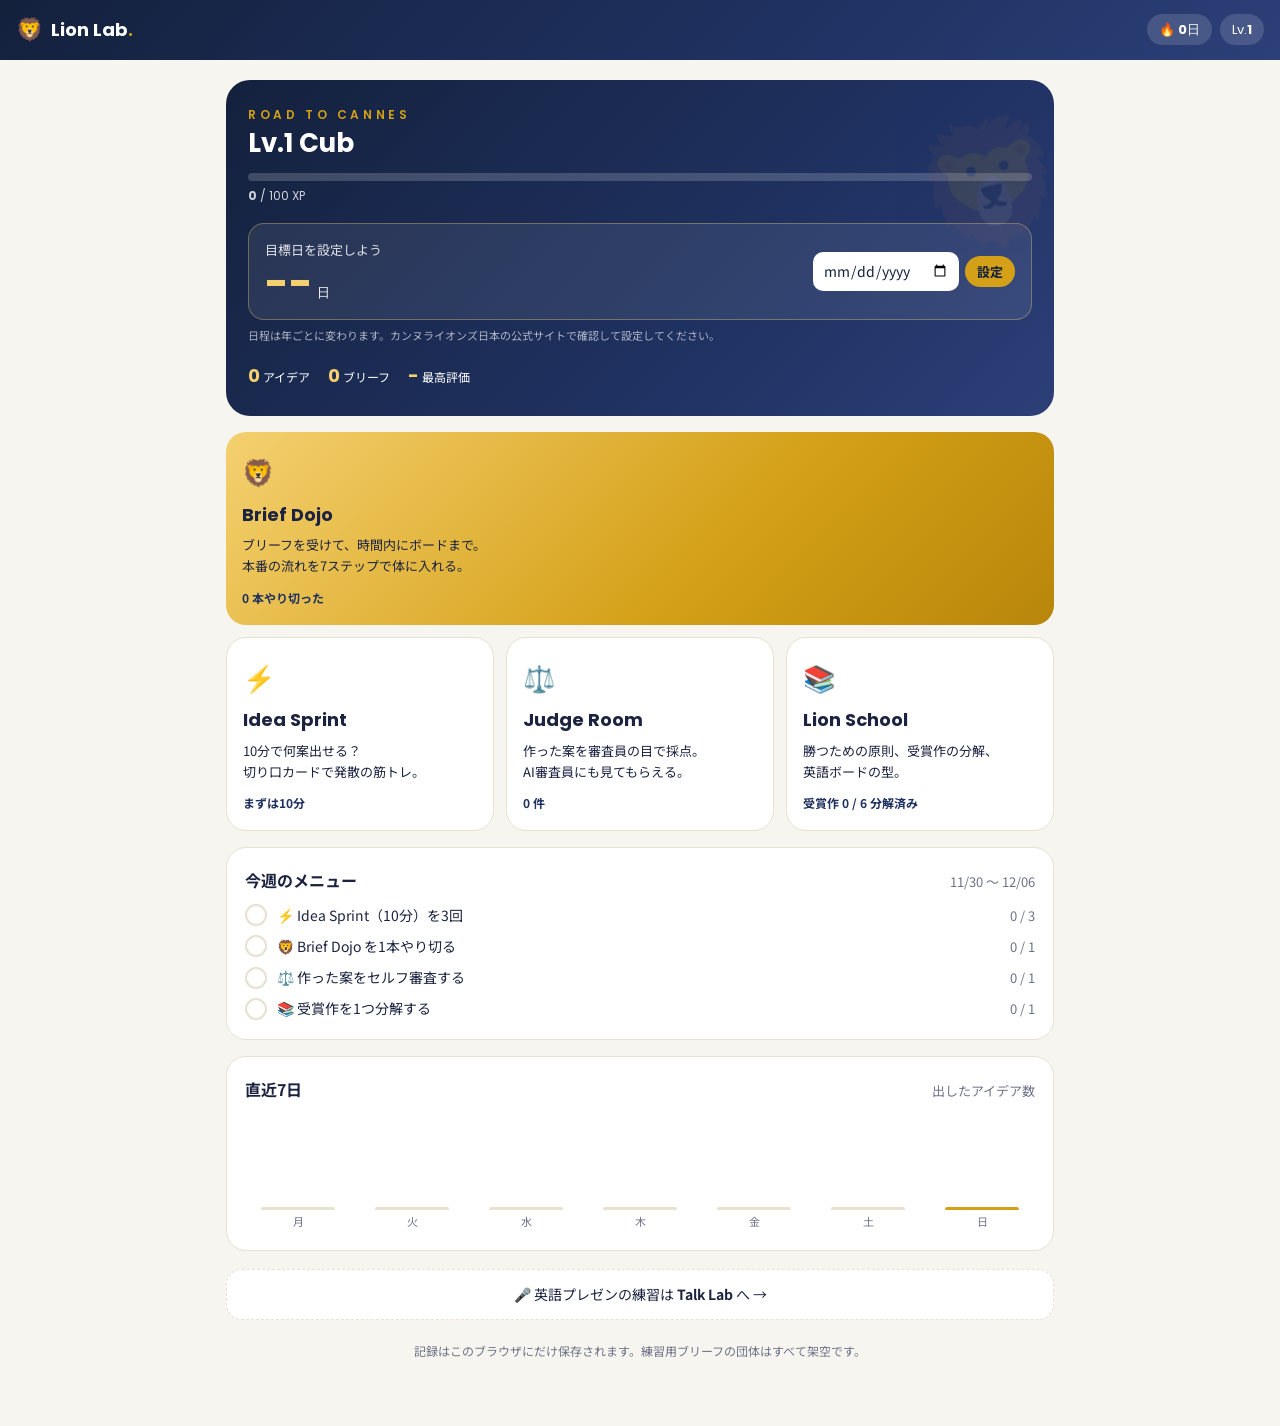
==== lions/index.html @ 6ba60033 "Add Lion Lab training app for the Young Lions competition Brief Dojo (timed 7-step brief-to-board pr" ====
<!DOCTYPE html>
<html lang="ja">
<head>
<meta charset="UTF-8">
<meta name="viewport" content="width=device-width, initial-scale=1.0">
<title>Lion Lab | Young Lions Training</title>
<meta name="description" content="ヤングライオンズ（ヤングカンヌ）国内予選と本戦に向けて、ブリーフ対応・アイデア発散・セルフ審査を練習するトレーニングアプリ。">
<meta name="robots" content="noindex">
<meta name="theme-color" content="#14213d">
<link rel="icon" href="icons/icon.svg" type="image/svg+xml">
<link rel="apple-touch-icon" href="../study/icons/icon-180.png">
<meta name="apple-mobile-web-app-title" content="Lion Lab">
<link rel="manifest" href="manifest.webmanifest">
<link rel="preconnect" href="https://fonts.googleapis.com">
<link rel="preconnect" href="https://fonts.gstatic.com" crossorigin>
<link href="https://fonts.googleapis.com/css2?family=Poppins:wght@400;500;600;700;800&family=Noto+Sans+JP:wght@400;500;700;900&display=swap" rel="stylesheet">
<link rel="stylesheet" href="style.css">
</head>
<body>

<header class="app-header">
  <button class="logo" type="button" data-go="home"><span class="logo-mark">🦁</span><span>Lion Lab<span class="dot">.</span></span></button>
  <div class="header-stats">
    <span class="chip" title="連続日数">🔥 <b id="streak">0</b>日</span>
    <span class="chip" title="ランク">Lv.<b id="level">1</b></span>
  </div>
</header>

<main>
  <!-- ============ HOME ============ -->
  <section class="view active" id="view-home">
    <div class="hero-card">
      <p class="eyebrow">ROAD TO CANNES</p>
      <h1 id="rankTitle">Lv.1 Cub</h1>
      <div class="xp-bar"><span id="xpFill"></span></div>
      <p class="xp-text"><b id="xpNow">0</b> / <span id="xpNext">100</span> XP</p>

      <div class="countdown-box">
        <div>
          <p class="cd-label" id="cdLabel">国内予選まで</p>
          <p class="cd-num"><b id="cdDays">--</b><small> 日</small></p>
        </div>
        <form class="cd-form" id="cdForm">
          <input type="date" id="cdDate" aria-label="目標日">
          <button class="mini" type="submit">設定</button>
        </form>
      </div>
      <p class="cd-note">日程は年ごとに変わります。カンヌライオンズ日本の公式サイトで確認して設定してください。</p>
      <div class="hero-stats">
        <span><b id="statIdeas">0</b>アイデア</span>
        <span><b id="statBriefs">0</b>ブリーフ</span>
        <span><b id="statBest">-</b>最高評価</span>
      </div>
    </div>

    <div class="mode-grid">
      <button class="mode-card big" type="button" data-go="brief-list">
        <span class="mode-icon">🦁</span>
        <h2>Brief Dojo</h2>
        <p>ブリーフを受けて、時間内にボードまで。<br>本番の流れを7ステップで体に入れる。</p>
        <span class="mode-meta" id="dojoMeta"></span>
      </button>
      <button class="mode-card" type="button" data-go="spark">
        <span class="mode-icon">⚡</span>
        <h2>Idea Sprint</h2>
        <p>10分で何案出せる？<br>切り口カードで発散の筋トレ。</p>
        <span class="mode-meta" id="sparkMeta"></span>
      </button>
      <button class="mode-card" type="button" data-go="bank">
        <span class="mode-icon">⚖️</span>
        <h2>Judge Room</h2>
        <p>作った案を審査員の目で採点。<br>AI審査員にも見てもらえる。</p>
        <span class="mode-meta" id="bankMeta"></span>
      </button>
      <button class="mode-card" type="button" data-go="learn">
        <span class="mode-icon">📚</span>
        <h2>Lion School</h2>
        <p>勝つための原則、受賞作の分解、<br>英語ボードの型。</p>
        <span class="mode-meta" id="learnMeta"></span>
      </button>
    </div>

    <div class="panel">
      <div class="panel-head">
        <h3>今週のメニュー</h3>
        <span class="muted small" id="weekRange"></span>
      </div>
      <ul class="routine" id="routine"></ul>
    </div>

    <div class="panel week">
      <div class="panel-head"><h3>直近7日</h3><span class="muted small">出したアイデア数</span></div>
      <div class="week-bars" id="weekBars"></div>
    </div>

    <a class="cross-link" href="../talk/">🎤 英語プレゼンの練習は <b>Talk Lab</b> へ →</a>
    <p class="footnote">記録はこのブラウザにだけ保存されます。練習用ブリーフの団体はすべて架空です。</p>
  </section>

  <!-- ============ BRIEF LIST ============ -->
  <section class="view" id="view-brief-list">
    <button class="back" type="button" data-go="home">← ホーム</button>
    <h2 class="view-title">Brief Dojo</h2>
    <p class="lead">部門と時間を選んで、ブリーフを受け取ろう。本番と同じく、<b>社会課題に取り組む団体</b>からの依頼です。</p>

    <h3 class="sub-title">1. 部門</h3>
    <div class="chips" id="catChips"></div>
    <p class="cat-focus" id="catFocus"></p>

    <h3 class="sub-title">2. 時間</h3>
    <div class="chips" id="modeChips"></div>

    <h3 class="sub-title">3. ブリーフ</h3>
    <button class="btn primary wide" type="button" id="randomBrief">🎲 ランダムに受け取る（本番っぽく）</button>
    <div class="list" id="briefList"></div>
  </section>

  <!-- ============ DOJO ============ -->
  <section class="view" id="view-dojo">
    <div class="play-bar">
      <button class="back" type="button" id="dojoExit">← 中断して保存</button>
      <span class="timer" id="dojoTimer">--:--</span>
    </div>

    <details class="brief-card" id="briefCard" open>
      <summary><span id="briefOrg"></span><span class="muted small" id="briefCat"></span></summary>
      <dl>
        <dt>課題</dt><dd id="briefChallenge"></dd>
        <dt>ターゲット</dt><dd id="briefTarget"></dd>
        <dt>ゴール行動</dt><dd id="briefAction"></dd>
        <dt>条件</dt><dd id="briefMandatory"></dd>
      </dl>
    </details>

    <div class="steps" id="dojoSteps"></div>

    <div class="phase-card">
      <div class="phase-head">
        <h3 id="phaseName"></h3>
        <span class="phase-time" id="phaseTime"></span>
      </div>
      <div class="phase-bar"><span id="phaseFill"></span></div>
      <p class="phase-guide" id="phaseGuide"></p>
      <div class="lens-box" id="lensBox" hidden>
        <button class="btn small-btn" type="button" id="lensDraw">🃏 切り口カードを引く</button>
        <div class="lens-card" id="lensCard" hidden></div>
      </div>
      <textarea id="phaseText" rows="10"></textarea>
      <p class="muted small" id="phaseCount"></p>
      <div class="score-actions">
        <button class="btn" type="button" id="phasePrev">← 戻る</button>
        <button class="btn primary" type="button" id="phaseNext">次へ →</button>
      </div>
    </div>
  </section>

  <!-- ============ SPARK ============ -->
  <section class="view" id="view-spark">
    <button class="back" type="button" data-go="home">← ホーム</button>
    <h2 class="view-title">Idea Sprint</h2>
    <p class="lead">お題と切り口カードを受け取って、10分で1行1案。<b>質より数</b>。20案を超えたあたりから、他のチームと被らない案が出てきます。</p>

    <div class="spark-card">
      <div class="spark-top">
        <div class="ring" id="sparkRing"><span id="sparkClock">10:00</span></div>
        <div>
          <p class="spark-issue" id="sparkIssue"></p>
          <p class="small" id="sparkChallenge"></p>
        </div>
      </div>
      <div class="lens-card" id="sparkLens"></div>
      <div class="row-actions">
        <button class="btn small-btn" type="button" id="sparkShuffle">🎲 お題を変える</button>
        <button class="btn small-btn" type="button" id="sparkLensBtn">🃏 カードを変える</button>
      </div>
      <textarea id="sparkText" rows="10" placeholder="スタートを押してから、1行に1案ずつ書く"></textarea>
      <p class="spark-count"><b id="sparkNum">0</b> 案 <span class="muted small" id="sparkBest"></span></p>
      <div class="score-actions">
        <button class="btn primary" type="button" id="sparkStart">▶ スタート</button>
        <button class="btn" type="button" id="sparkStop" hidden>終了する</button>
      </div>
    </div>
  </section>

  <!-- ============ BANK ============ -->
  <section class="view" id="view-bank">
    <button class="back" type="button" data-go="home">← ホーム</button>
    <h2 class="view-title">Judge Room</h2>
    <p class="lead">Brief Dojo で作った案の一覧。開いて<b>審査員の目で採点</b>しよう。時間を置いてから見ると、自分の案に厳しくなれます。</p>
    <div class="list" id="bankList"></div>
    <p class="muted small" id="bankEmpty">まだ案がありません。Brief Dojo で1本やってみよう。</p>
  </section>

  <!-- ============ JUDGE ============ -->
  <section class="view" id="view-judge">
    <button class="back" type="button" data-go="bank">← 一覧</button>
    <div class="judge-head">
      <p class="eyebrow" id="judgeMeta"></p>
      <h2 class="view-title" id="judgeTitle"></h2>
      <p class="judge-oneline" id="judgeOneline"></p>
    </div>

    <details class="panel" id="judgeDetail">
      <summary>作業メモを見る</summary>
      <div id="judgeNotes"></div>
    </details>

    <div class="panel">
      <h3>セルフ審査</h3>
      <p class="muted small">各項目を1〜5で。迷ったら低いほうをつける。</p>
      <div class="criteria" id="criteria"></div>
      <div class="verdict" id="verdict"></div>
    </div>

    <div class="panel ai-panel">
      <div class="panel-head"><h3>🤖 AI審査員</h3><span class="muted small" id="aiKeyNote"></span></div>
      <p class="small">カンヌの審査員になりきったAIが、厳しめに講評します。<b>案をもっと尖らせる</b>ための壁打ち相手として使ってください。</p>
      <button class="btn ai-btn" type="button" id="aiJudge">講評をもらう</button>
      <div class="ai-feedback" id="aiBox" hidden></div>
      <details class="key-panel" id="keyPanel">
        <summary>🔑 Claude APIキーの設定</summary>
        <p class="small">AI審査員は、あなた自身のAnthropic APIキーで動きます（利用料はキーの持ち主に発生します）。キーは<b>このブラウザの中だけ</b>に保存され、Anthropic以外には送られません。Talk Labと共通です。共用のPCでは使わないでください。</p>
        <div class="key-row">
          <input type="password" id="apiKey" placeholder="sk-ant-..." autocomplete="off">
          <button class="btn primary" type="button" id="keySave">保存</button>
        </div>
        <p class="small muted" id="keyStatus"></p>
        <button class="link-btn" type="button" id="keyDelete" hidden>キーを削除する</button>
      </details>
    </div>

    <div class="score-actions">
      <button class="btn" type="button" id="judgeResume">続きを書く</button>
      <button class="link-btn danger" type="button" id="judgeDelete">この案を削除</button>
    </div>
  </section>

  <!-- ============ LEARN ============ -->
  <section class="view" id="view-learn">
    <button class="back" type="button" data-go="home">← ホーム</button>
    <h2 class="view-title">Lion School</h2>
    <div class="tabs" id="learnTabs">
      <button type="button" class="tab active" data-tab="principles">勝ちの原則</button>
      <button type="button" class="tab" data-tab="cases">受賞作を分解</button>
      <button type="button" class="tab" data-tab="phrases">英語ボード</button>
      <button type="button" class="tab" data-tab="cats">部門</button>
    </div>
    <div class="tab-body" id="tab-principles"></div>
    <div class="tab-body" id="tab-cases" hidden>
      <p class="lead">ヒントだけを見て、<b>自分ならどう解くか</b>を書いてから答え合わせ。構造（課題→インサイト→アイデア）で読むのがコツ。</p>
      <div class="list" id="caseList"></div>
    </div>
    <div class="tab-body" id="tab-phrases" hidden>
      <p class="lead">本戦のボードとプレゼンは英語。型を持っておくと、24時間の中で英語に時間を取られません。</p>
      <div id="phraseList"></div>
    </div>
    <div class="tab-body" id="tab-cats" hidden>
      <p class="lead">部門ごとに「何で勝負するか」が違います。提出物の仕様や制作時間は年ごとに変わるので、<b>必ずその年の公式要項を確認</b>してください。</p>
      <div id="catList"></div>
    </div>
  </section>

  <!-- ============ CASE ============ -->
  <section class="view" id="view-case">
    <button class="back" type="button" id="caseBack">← 一覧</button>
    <p class="eyebrow" id="caseBrand"></p>
    <h2 class="view-title" id="caseName"></h2>
    <div class="panel">
      <h3>ヒント</h3>
      <p id="caseHint"></p>
      <p class="muted small" id="caseChallengeQ"></p>
    </div>
    <div class="panel">
      <h3>あなたの分解</h3>
      <label class="field">インサイトは？<textarea id="caseMyInsight" rows="2"></textarea></label>
      <label class="field">アイデアを一行で言うと？<textarea id="caseMyIdea" rows="2"></textarea></label>
      <button class="btn primary wide" type="button" id="caseReveal">答え合わせ</button>
    </div>
    <div class="panel case-answer" id="caseAnswer" hidden>
      <dl>
        <dt>Challenge</dt><dd id="caseChallenge"></dd>
        <dt>Insight</dt><dd id="caseInsight"></dd>
        <dt>Idea</dt><dd id="caseIdea"></dd>
      </dl>
      <p class="case-lesson" id="caseLesson"></p>
    </div>
  </section>

  <!-- ============ SUMMARY ============ -->
  <section class="view" id="view-summary">
    <div class="summary-card">
      <p class="summary-mark">🦁</p>
      <p class="eyebrow">WELL DONE</p>
      <h2 id="summaryTitle">おつかれさま！</h2>
      <p class="summary-xp">+<span id="summaryXp">0</span> XP</p>
      <p id="summaryText"></p>
      <div class="score-actions">
        <button class="btn" type="button" id="summaryJudge">審査する</button>
        <button class="btn primary" type="button" data-go="home">ホームへ</button>
      </div>
    </div>
  </section>
</main>

<div class="toast" id="toast"></div>

<script src="data.js"></script>
<script src="app.js"></script>
</body>
</html>
---- lions/style.css ----
/* ============ base（カンヌのゴールド×ネイビー） ============ */
:root {
  --navy: #14213d;
  --navy-2: #1f3160;
  --gold: #d4a017;
  --gold-light: #f4d06f;
  --ink: #1b2340;
  --white: #ffffff;
  --bg: #f7f5ef;
  --card: #ffffff;
  --line: #e7e1cf;
  --soft: #6d7288;
  --ok: #2a9d6f;
  --ng: #d6453d;
  --grad: linear-gradient(135deg, #14213d 0%, #1f3160 60%, #2c3f78 100%);
  --grad-gold: linear-gradient(135deg, #f4d06f 0%, #d4a017 60%, #b8860b 100%);
  --font-en: "Poppins", sans-serif;
  --font-ja: "Noto Sans JP", sans-serif;
}

* { margin: 0; padding: 0; box-sizing: border-box; }
body {
  font-family: var(--font-ja);
  color: var(--ink);
  background: var(--bg);
  line-height: 1.8;
  -webkit-font-smoothing: antialiased;
}
[hidden] { display: none !important; }
button { font: inherit; color: inherit; cursor: pointer; border: none; background: none; }
button:disabled { opacity: .45; cursor: default; }
input, textarea { font: inherit; color: inherit; }
.dot { color: var(--gold); }
.muted { color: var(--soft); font-weight: 400; }
.small { font-size: 13px; }
.err { color: var(--ng); font-size: 14px; }

/* ============ header ============ */
.app-header {
  position: sticky; top: 0; z-index: 50;
  display: flex; justify-content: space-between; align-items: center;
  padding: 10px 16px;
  background: var(--grad);
  color: var(--white);
}
.logo { display: inline-flex; align-items: center; gap: 8px; font-family: var(--font-en); font-weight: 700; font-size: 18px; color: var(--white); }
.logo-mark { font-size: 22px; }
.header-stats { display: flex; gap: 8px; }
.chip { font-family: var(--font-en); font-size: 13px; background: rgba(255,255,255,.14); padding: 4px 12px; border-radius: 99px; }

main { max-width: 860px; margin: 0 auto; padding: 20px 16px 64px; }
.view { display: none; animation: fadeIn .35s ease; }
.view.active { display: block; }
@keyframes fadeIn { from { opacity: 0; transform: translateY(8px); } to { opacity: 1; transform: none; } }

.eyebrow { font-family: var(--font-en); font-size: 12px; letter-spacing: .3em; color: var(--gold); font-weight: 600; }
.view-title { font-family: var(--font-en); font-size: 28px; margin-top: 8px; line-height: 1.3; }
.sub-title { font-size: 15px; margin: 22px 0 8px; }
.lead { margin: 4px 0 20px; font-size: 14px; }
.footnote { margin-top: 20px; font-size: 12px; color: var(--soft); text-align: center; }
.back { font-size: 14px; color: var(--navy-2); font-weight: 500; }
.link-btn { font-size: 13px; color: var(--navy-2); text-decoration: underline; text-underline-offset: 3px; }
.link-btn.danger { color: var(--ng); }

/* ============ buttons ============ */
.btn {
  display: inline-flex; align-items: center; justify-content: center; gap: 6px;
  padding: 10px 20px;
  border-radius: 99px;
  border: 2px solid var(--navy);
  color: var(--navy);
  background: var(--white);
  font-weight: 700; font-size: 15px;
  transition: transform .15s, background .2s;
}
.btn:not(:disabled):hover { transform: translateY(-1px); }
.btn.primary { background: var(--navy); color: var(--white); }
.btn.ai-btn { border-color: var(--gold); background: var(--grad-gold); color: var(--navy); }
.btn.wide { width: 100%; }
.small-btn { padding: 6px 14px; font-size: 13px; }
.mini { font-size: 13px; padding: 4px 12px; border-radius: 99px; background: var(--gold); color: var(--navy); font-weight: 700; }
.score-actions { display: flex; gap: 10px; justify-content: center; align-items: center; flex-wrap: wrap; margin-top: 18px; }
.row-actions { display: flex; gap: 8px; flex-wrap: wrap; margin: 10px 0; }

/* ============ home ============ */
.hero-card {
  background: var(--grad);
  color: var(--white);
  border-radius: 24px;
  padding: 24px 22px;
  position: relative; overflow: hidden;
}
.hero-card::after {
  content: "🦁"; position: absolute; right: -10px; top: -14px;
  font-size: 120px; opacity: .1; transform: rotate(-12deg);
}
.hero-card h1 { font-family: var(--font-en); font-size: 26px; line-height: 1.3; margin: 2px 0 12px; }
.xp-bar { height: 8px; background: rgba(255,255,255,.18); border-radius: 99px; overflow: hidden; }
.xp-bar span { display: block; height: 100%; width: 0; background: var(--grad-gold); border-radius: 99px; transition: width .8s ease; }
.xp-text { font-family: var(--font-en); font-size: 12px; margin-top: 4px; opacity: .8; }

.countdown-box {
  display: flex; justify-content: space-between; align-items: center; gap: 12px; flex-wrap: wrap;
  margin-top: 16px; padding: 14px 16px;
  background: rgba(255,255,255,.08); border: 1px solid rgba(244,208,111,.35); border-radius: 16px;
}
.cd-label { font-size: 13px; opacity: .85; }
.cd-num { font-family: var(--font-en); line-height: 1.1; }
.cd-num b { font-size: 40px; color: var(--gold-light); }
.cd-form { display: flex; gap: 6px; align-items: center; }
.cd-form input { padding: 6px 10px; border-radius: 10px; border: none; font-size: 14px; color: var(--navy); }
.cd-note { font-size: 11px; opacity: .65; margin-top: 6px; }
.hero-stats { display: flex; gap: 18px; margin-top: 14px; font-size: 12px; flex-wrap: wrap; }
.hero-stats b { font-family: var(--font-en); font-size: 18px; color: var(--gold-light); margin-right: 3px; }

.mode-grid { display: grid; grid-template-columns: repeat(3, 1fr); gap: 12px; margin-top: 16px; }
.mode-card {
  text-align: left; background: var(--card); border: 1px solid var(--line); border-radius: 20px; padding: 16px;
  display: flex; flex-direction: column; gap: 4px;
  transition: transform .15s, box-shadow .2s;
}
.mode-card:hover { transform: translateY(-2px); box-shadow: 0 8px 20px rgba(20,33,61,.1); }
.mode-card.big { grid-column: 1 / -1; background: var(--grad-gold); border: none; }
.mode-card h2 { font-family: var(--font-en); font-size: 18px; }
.mode-card p { font-size: 13px; line-height: 1.6; }
.mode-icon { font-size: 26px; }
.mode-meta { margin-top: auto; padding-top: 6px; font-size: 12px; font-weight: 700; color: var(--navy-2); }

.panel { background: var(--card); border: 1px solid var(--line); border-radius: 20px; padding: 18px; margin-top: 16px; }
.panel h3 { font-size: 16px; }
.panel-head { display: flex; justify-content: space-between; align-items: baseline; gap: 8px; margin-bottom: 8px; }
.panel summary { cursor: pointer; font-weight: 700; }

.routine { list-style: none; display: grid; gap: 6px; }
.routine li { display: grid; grid-template-columns: 24px 1fr auto; gap: 8px; align-items: center; font-size: 14px; }
.routine .check { width: 22px; height: 22px; border-radius: 50%; border: 2px solid var(--line); display: grid; place-items: center; font-size: 12px; color: var(--white); }
.routine li.ok .check { background: var(--ok); border-color: var(--ok); }
.routine li.ok > span:nth-child(2) { text-decoration: line-through; color: var(--soft); }

.week-bars { display: grid; grid-template-columns: repeat(7, 1fr); gap: 8px; height: 120px; align-items: end; }
.wb { display: flex; flex-direction: column; align-items: center; justify-content: flex-end; height: 100%; gap: 2px; }
.wb-num { font-family: var(--font-en); font-size: 11px; color: var(--soft); }
.wb-bar { width: 70%; min-height: 3px; background: var(--line); border-radius: 6px 6px 2px 2px; }
.wb.today .wb-bar { background: var(--gold); }
.wb-day { font-size: 11px; color: var(--soft); }

.cross-link { display: block; text-align: center; margin-top: 18px; padding: 12px; border-radius: 16px; background: var(--card); border: 1px dashed var(--line); color: var(--ink); text-decoration: none; font-size: 14px; }

/* ============ brief list ============ */
.chips { display: flex; flex-wrap: wrap; gap: 8px; }
.chip-btn {
  display: inline-flex; flex-direction: column; align-items: flex-start;
  padding: 8px 14px; border-radius: 14px; border: 2px solid var(--line); background: var(--card);
  font-weight: 700; font-size: 14px; line-height: 1.4;
}
.chip-btn small { font-weight: 400; font-size: 11px; color: var(--soft); }
.chip-btn.active { border-color: var(--navy); background: var(--navy); color: var(--white); }
.chip-btn.active small { color: var(--gold-light); }
.cat-focus { margin-top: 10px; font-size: 13px; background: #fff8e3; border-radius: 12px; padding: 10px 14px; }

.list { display: grid; gap: 8px; margin-top: 12px; }
.list-item {
  display: flex; justify-content: space-between; align-items: center; gap: 12px;
  text-align: left; background: var(--card); border: 1px solid var(--line); border-radius: 14px; padding: 12px 16px;
  transition: border-color .2s;
}
.list-item:hover { border-color: var(--gold); }
.li-main { display: flex; flex-direction: column; min-width: 0; }
.li-main b { overflow-wrap: anywhere; }
.li-side { font-size: 12px; color: var(--soft); white-space: nowrap; }
.li-side.award { color: var(--navy); font-weight: 700; background: var(--grad-gold); padding: 2px 10px; border-radius: 99px; font-family: var(--font-en); }

/* ============ dojo ============ */
.play-bar { display: flex; justify-content: space-between; align-items: center; gap: 8px; margin-bottom: 12px; }
.timer { font-family: var(--font-en); font-weight: 700; font-size: 15px; background: var(--navy); color: var(--gold-light); padding: 4px 14px; border-radius: 99px; }
.timer.hurry { background: var(--gold); color: var(--navy); }
.timer.over { background: var(--ng); color: var(--white); }

.brief-card { background: var(--navy); color: var(--white); border-radius: 18px; padding: 14px 18px; }
.brief-card summary { cursor: pointer; font-weight: 700; display: flex; flex-wrap: wrap; gap: 4px 12px; align-items: baseline; }
.brief-card summary .muted { color: var(--gold-light); }
.brief-card dl { display: grid; grid-template-columns: auto 1fr; gap: 6px 14px; margin-top: 10px; font-size: 14px; }
.brief-card dt { color: var(--gold-light); font-weight: 700; font-size: 12px; padding-top: 2px; }

.steps { display: flex; gap: 6px; justify-content: center; margin: 16px 0 10px; }
.step { width: 32px; height: 32px; border-radius: 50%; border: 2px solid var(--line); background: var(--card); font-family: var(--font-en); font-weight: 700; font-size: 13px; }
.step.filled { border-color: var(--gold); }
.step.now { background: var(--navy); border-color: var(--navy); color: var(--white); }

.phase-card { background: var(--card); border: 1px solid var(--line); border-radius: 20px; padding: 18px; }
.phase-head { display: flex; justify-content: space-between; align-items: baseline; gap: 8px; flex-wrap: wrap; }
.phase-head h3 { font-size: 18px; }
.phase-time { font-size: 12px; color: var(--soft); font-family: var(--font-en); }
.phase-time.over { color: var(--ng); }
.phase-bar { height: 4px; background: var(--line); border-radius: 99px; overflow: hidden; margin: 8px 0 12px; }
.phase-bar span { display: block; height: 100%; width: 0; background: var(--gold); transition: width 1s linear; }
.phase-guide { font-size: 14px; margin-bottom: 10px; }
textarea {
  width: 100%; border: 2px solid var(--line); border-radius: 14px; padding: 12px 14px;
  font-size: 15px; line-height: 1.7; resize: vertical; background: #fffdf7;
}
textarea:focus, input:focus { outline: none; border-color: var(--gold); }

.lens-box { margin-bottom: 10px; }
.lens-card {
  display: flex; flex-direction: column; gap: 2px;
  margin-top: 8px; padding: 12px 16px; border-radius: 14px;
  background: var(--grad-gold); color: var(--navy); font-size: 14px;
}
.lens-card b { font-size: 16px; }

/* ============ spark ============ */
.spark-card { background: var(--card); border: 1px solid var(--line); border-radius: 20px; padding: 18px; }
.spark-top { display: flex; gap: 16px; align-items: center; margin-bottom: 4px; }
.ring {
  --p: 100;
  flex: none; width: 84px; height: 84px; border-radius: 50%;
  background: conic-gradient(var(--gold) calc(var(--p) * 1%), var(--line) 0);
  display: grid; place-items: center;
}
.ring span {
  width: 68px; height: 68px; border-radius: 50%; background: var(--card);
  display: grid; place-items: center; font-family: var(--font-en); font-weight: 700; font-size: 16px;
}
.spark-issue { font-weight: 700; }
.spark-count { text-align: center; margin-top: 8px; }
.spark-count b { font-family: var(--font-en); font-size: 32px; color: var(--navy); }

/* ============ judge ============ */
.judge-head { margin: 10px 0 4px; }
.judge-oneline { font-size: 16px; font-weight: 700; margin-top: 6px; }
.note-text { white-space: pre-wrap; font-size: 14px; background: var(--bg); border-radius: 10px; padding: 8px 12px; margin-bottom: 8px; }
#judgeNotes h4 { font-size: 13px; margin-top: 10px; color: var(--navy-2); }

.criteria { display: grid; gap: 12px; margin-top: 12px; }
.crit { display: flex; justify-content: space-between; align-items: center; gap: 12px; flex-wrap: wrap; }
.crit > div:first-child { display: flex; flex-direction: column; min-width: 0; flex: 1 1 220px; }
.dots { display: flex; gap: 6px; }
.dotbtn { width: 34px; height: 34px; border-radius: 50%; border: 2px solid var(--line); font-family: var(--font-en); font-weight: 700; font-size: 13px; color: var(--soft); }
.dotbtn.on { background: var(--gold); border-color: var(--gold); color: var(--navy); }
.verdict { margin-top: 16px; padding-top: 14px; border-top: 1px dashed var(--line); }
.v-label { font-family: var(--font-en); font-size: 28px; font-weight: 800; color: var(--navy); }
.v-label small { font-size: 13px; font-weight: 500; color: var(--soft); margin-left: 8px; }
.verdict p + p { margin-top: 6px; }

.ai-panel { border-color: var(--gold); }
.ai-panel .btn { margin-top: 10px; }
.ai-feedback { margin-top: 14px; display: grid; gap: 10px; font-size: 14px; }
.ai-score { font-family: var(--font-en); font-size: 22px; font-weight: 800; color: var(--navy); }
.fb-good { background: #eaf7f0; border-radius: 12px; padding: 10px 12px; }
.fb-weak { background: #fdecea; border-radius: 12px; padding: 10px 12px; }
.fb-push { background: #fff8e3; border-radius: 12px; padding: 10px 12px; }
.fb-en { font-family: var(--font-en); font-weight: 600; background: var(--navy); color: var(--white); border-radius: 12px; padding: 10px 12px; }
.key-panel { margin-top: 14px; font-size: 14px; }
.key-panel > p { margin-top: 8px; }
.key-row { display: flex; gap: 8px; margin: 10px 0 4px; }
.key-row input { flex: 1; min-width: 0; padding: 8px 12px; border-radius: 12px; border: 2px solid var(--line); }

/* ============ learn ============ */
.tabs { display: flex; gap: 6px; margin: 14px 0 16px; overflow-x: auto; }
.tab { padding: 6px 14px; border-radius: 99px; border: 2px solid var(--line); font-size: 13px; font-weight: 700; white-space: nowrap; background: var(--card); }
.tab.active { background: var(--navy); border-color: var(--navy); color: var(--white); }
.principle { display: flex; gap: 14px; background: var(--card); border: 1px solid var(--line); border-radius: 18px; padding: 16px; margin-bottom: 10px; }
.p-num { font-family: var(--font-en); font-weight: 800; font-size: 22px; color: var(--gold); flex: none; width: 36px; }
.principle h3 { font-size: 16px; }
.principle h3 small { font-weight: 400; color: var(--soft); font-size: 12px; }
.principle p { font-size: 14px; }
.p-check { margin-top: 6px; font-size: 13px !important; color: var(--navy-2); font-weight: 700; }
.phrase { background: var(--card); border: 1px solid var(--line); border-radius: 14px; padding: 12px 16px; margin-bottom: 8px; }
.tag { font-family: var(--font-en); font-size: 11px; font-weight: 700; background: var(--navy); color: var(--gold-light); padding: 2px 10px; border-radius: 99px; }
.phrase-en { font-family: var(--font-en); font-weight: 600; margin-top: 6px; }

.field { display: block; font-size: 14px; font-weight: 700; margin-bottom: 10px; }
.field textarea { margin-top: 4px; font-weight: 400; }
.case-answer dl { display: grid; grid-template-columns: auto 1fr; gap: 6px 14px; font-size: 14px; }
.case-answer dt { font-family: var(--font-en); font-weight: 700; font-size: 12px; color: var(--gold); padding-top: 2px; }
.case-lesson { margin-top: 12px; background: #fff8e3; border-radius: 12px; padding: 10px 12px; font-size: 14px; }

/* ============ summary ============ */
.summary-card { text-align: center; background: var(--card); border: 1px solid var(--line); border-radius: 24px; padding: 32px 22px; margin-top: 20px; }
.summary-mark { font-size: 56px; line-height: 1.2; }
.summary-card h2 { font-size: 24px; margin-top: 4px; }
.summary-xp { font-family: var(--font-en); font-size: 28px; font-weight: 800; color: var(--gold); margin: 6px 0; }

/* ============ toast ============ */
.toast {
  position: fixed; left: 50%; bottom: 24px; transform: translate(-50%, 20px);
  background: var(--navy); color: var(--white); padding: 10px 20px; border-radius: 99px;
  font-size: 14px; opacity: 0; pointer-events: none; transition: opacity .25s, transform .25s; z-index: 100;
  max-width: calc(100% - 32px); text-align: center;
}
.toast.show { opacity: 1; transform: translate(-50%, 0); }

/* ============ mobile ============ */
@media (max-width: 600px) {
  .mode-grid { grid-template-columns: 1fr 1fr; }
  .view-title { font-size: 24px; }
  .hero-card h1 { font-size: 22px; }
  .cd-num b { font-size: 32px; }
  .brief-card dl, .case-answer dl { grid-template-columns: 1fr; gap: 2px; }
  .brief-card dd, .case-answer dd { margin-bottom: 6px; }
  .dotbtn { width: 32px; height: 32px; }
}
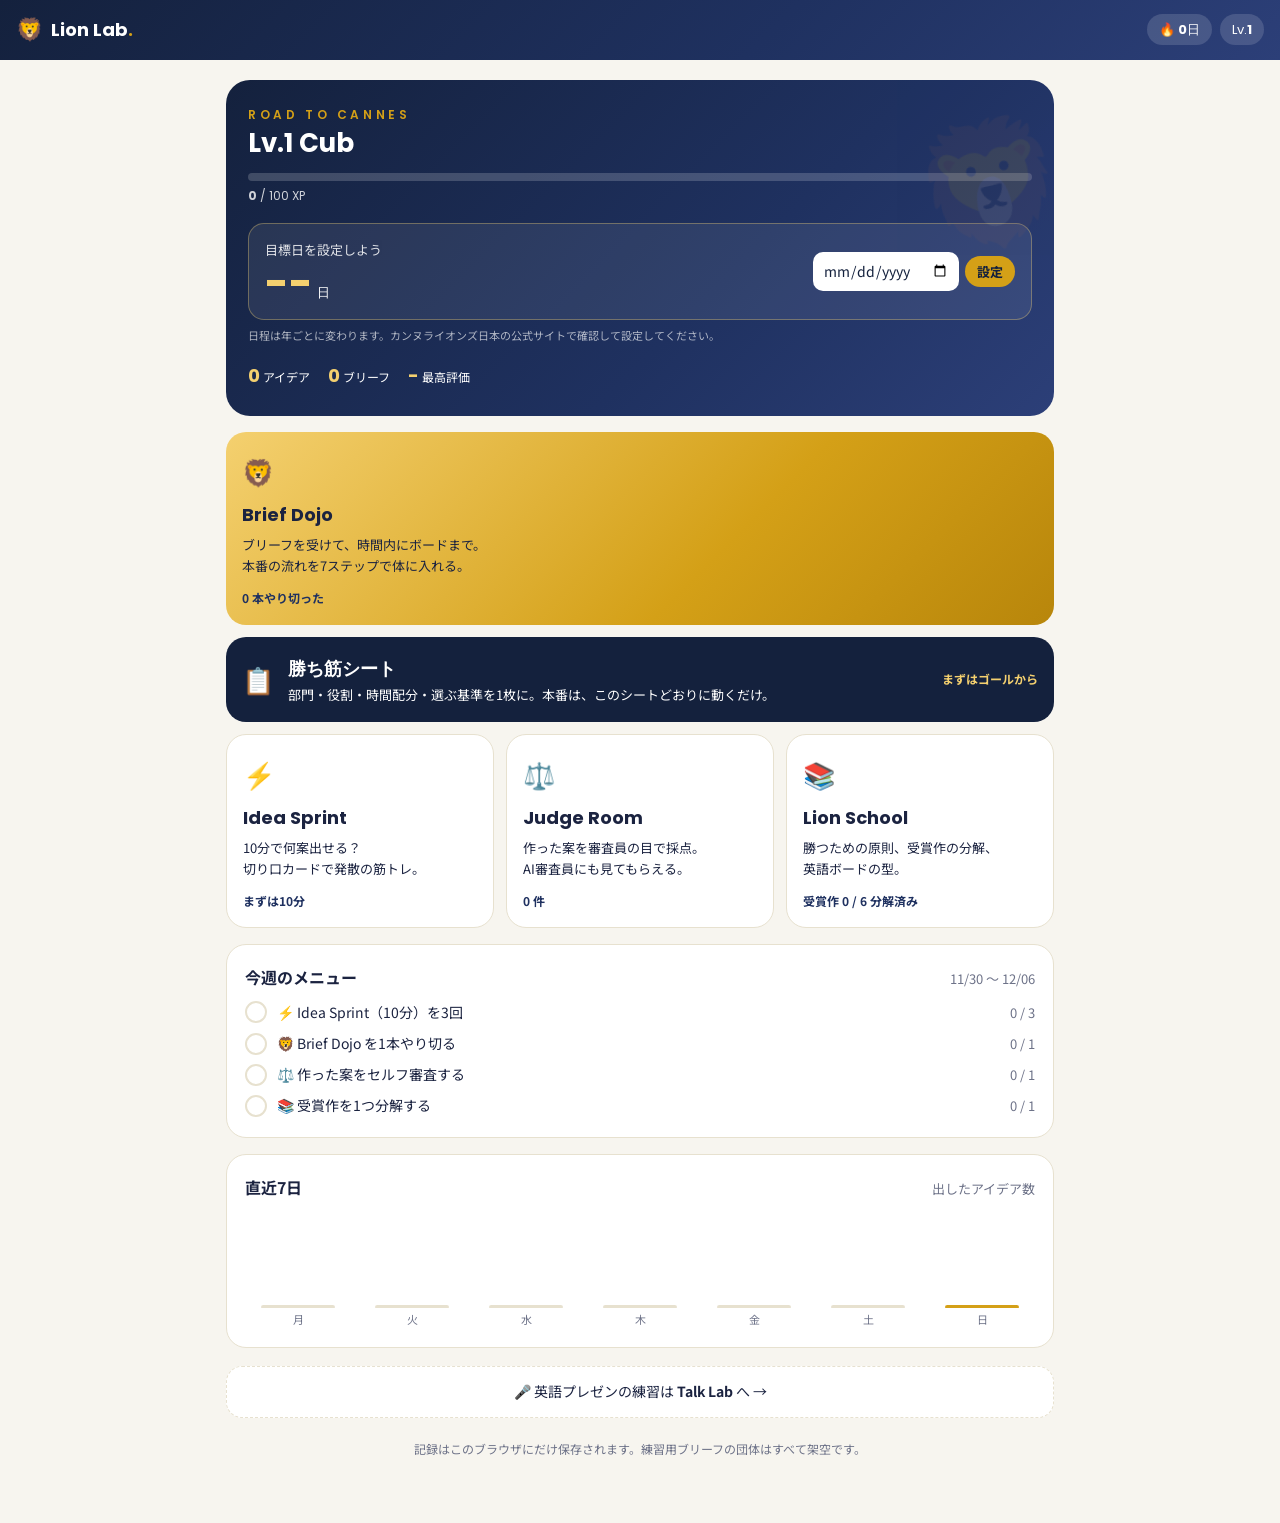
==== commit 25954461: "Add game-plan sheet to Lion Lab Editable one-page plan (goal, category, roles, tie-break rule, time " ====
--- a/lions/index.html
+++ b/lions/index.html
@@ -60,6 +60,14 @@
         <p>ブリーフを受けて、時間内にボードまで。<br>本番の流れを7ステップで体に入れる。</p>
         <span class="mode-meta" id="dojoMeta"></span>
       </button>
+      <button class="mode-card plan-card" type="button" data-go="plan">
+        <span class="mode-icon">📋</span>
+        <div>
+          <h2>勝ち筋シート</h2>
+          <p>部門・役割・時間配分・選ぶ基準を1枚に。本番は、このシートどおりに動くだけ。</p>
+        </div>
+        <span class="mode-meta" id="planMeta"></span>
+      </button>
       <button class="mode-card" type="button" data-go="spark">
         <span class="mode-icon">⚡</span>
         <h2>Idea Sprint</h2>
@@ -109,6 +117,8 @@
 
     <h3 class="sub-title">2. 時間</h3>
     <div class="chips" id="modeChips"></div>
+
+    <button type="button" class="plan-remind" id="planRemind" data-go="plan" hidden></button>
 
     <h3 class="sub-title">3. ブリーフ</h3>
     <button class="btn primary wide" type="button" id="randomBrief">🎲 ランダムに受け取る（本番っぽく）</button>
@@ -141,6 +151,7 @@
       </div>
       <div class="phase-bar"><span id="phaseFill"></span></div>
       <p class="phase-guide" id="phaseGuide"></p>
+      <div class="pick-box" id="pickBox" hidden></div>
       <div class="lens-box" id="lensBox" hidden>
         <button class="btn small-btn" type="button" id="lensDraw">🃏 切り口カードを引く</button>
         <div class="lens-card" id="lensCard" hidden></div>
@@ -235,6 +246,48 @@
     </div>
   </section>
 
+  <!-- ============ PLAN ============ -->
+  <section class="view" id="view-plan">
+    <div class="play-bar">
+      <button class="back" type="button" data-go="home">← ホーム</button>
+      <button class="btn small-btn" type="button" id="planViewBtn">📄 1枚で見る</button>
+    </div>
+    <h2 class="view-title">勝ち筋シート</h2>
+    <p class="lead">日本代表になるための「自分たちの勝ち方」を1枚に。動画や記事で学んだことは下の<b>学びメモ</b>にためて、<b>複数の人が言っていること</b>だけをシートに反映していこう。</p>
+    <div class="plan-progress"><div class="xp-bar light"><span id="planFill"></span></div><span class="small muted" id="planPct"></span></div>
+
+    <div id="planForm"></div>
+
+    <div class="panel">
+      <div class="panel-head"><h3>✅ 案を選ぶ基準</h3><span class="muted small">Brief Dojo の「選び抜く」に表示されます</span></div>
+      <ol class="crit-edit" id="critEdit"></ol>
+      <form class="key-row" id="critAdd">
+        <input type="text" id="critInput" placeholder="基準を追加（例：見た瞬間に笑える）" maxlength="60" autocomplete="off">
+        <button class="btn" type="submit">追加</button>
+      </form>
+    </div>
+
+    <div class="panel">
+      <div class="panel-head"><h3>🎥 学びメモ</h3><span class="muted small" id="noteCount"></span></div>
+      <p class="small">受賞者の動画・記事・セミナーで学んだことを1つずつ。同じことを言っている人が増えたら <b>＋1</b>。<b>2人以上</b>が言っていることは「原則」、1人だけなら「その人のスタイル」と考えよう。</p>
+      <form class="note-form" id="noteForm">
+        <input type="text" id="noteSource" placeholder="出典（例：YouTube／〇〇さん 2026 GOLD）" maxlength="80" autocomplete="off">
+        <textarea id="noteText" rows="2" placeholder="学んだこと（例：最後の3時間は足すのをやめて削るだけにする）" maxlength="300"></textarea>
+        <button class="btn primary" type="submit">メモを追加</button>
+      </form>
+      <ul class="notes" id="noteList"></ul>
+    </div>
+  </section>
+
+  <!-- ============ PLAN SHEET（1枚表示） ============ -->
+  <section class="view" id="view-plan-sheet">
+    <div class="play-bar">
+      <button class="back" type="button" data-go="plan">← 編集に戻る</button>
+      <button class="btn small-btn" type="button" id="planPrint">🖨 印刷</button>
+    </div>
+    <div class="sheet" id="planSheet"></div>
+  </section>
+
   <!-- ============ LEARN ============ -->
   <section class="view" id="view-learn">
     <button class="back" type="button" data-go="home">← ホーム</button>
--- a/lions/style.css
+++ b/lions/style.css
@@ -282,6 +282,54 @@
 .summary-card h2 { font-size: 24px; margin-top: 4px; }
 .summary-xp { font-family: var(--font-en); font-size: 28px; font-weight: 800; color: var(--gold); margin: 6px 0; }
 
+/* ============ plan（勝ち筋シート） ============ */
+.mode-card.plan-card {
+  grid-column: 1 / -1; flex-direction: row; align-items: center; gap: 14px; flex-wrap: wrap;
+  background: var(--navy); color: var(--white); border: none;
+}
+.plan-card > div { flex: 1 1 200px; }
+.plan-card .mode-meta { margin: 0; padding: 0; color: var(--gold-light); }
+.plan-remind {
+  display: block; width: 100%; text-align: left; margin-top: 16px;
+  padding: 10px 14px; border-radius: 12px; background: var(--navy); color: var(--white); font-size: 13px;
+}
+.plan-remind b { color: var(--gold-light); }
+.plan-progress { display: flex; align-items: center; gap: 10px; }
+.plan-progress .xp-bar { flex: 1; }
+.xp-bar.light { background: var(--line); }
+.crit-edit { padding-left: 20px; display: grid; gap: 6px; font-size: 14px; }
+.crit-edit li span { margin-right: 6px; }
+.x-btn { color: var(--soft); font-size: 13px; padding: 0 6px; }
+.x-btn:hover { color: var(--ng); }
+.note-form { display: grid; gap: 8px; margin: 12px 0; }
+.note-form input { padding: 8px 12px; border-radius: 12px; border: 2px solid var(--line); }
+.notes { list-style: none; display: grid; gap: 8px; }
+.notes li { display: flex; justify-content: space-between; gap: 10px; padding: 10px 12px; border-radius: 12px; background: var(--bg); font-size: 14px; }
+.notes li.rule { background: #fff8e3; border: 1px solid var(--gold-light); }
+.note-actions { display: flex; align-items: flex-start; gap: 4px; flex: none; }
+.vote { font-size: 12px; font-weight: 700; padding: 2px 10px; border-radius: 99px; border: 2px solid var(--line); background: var(--card); white-space: nowrap; }
+.vote b { margin-left: 4px; font-family: var(--font-en); color: var(--gold); }
+.badge { margin-left: 6px; font-size: 11px; font-weight: 700; background: var(--gold); color: var(--navy); padding: 1px 8px; border-radius: 99px; }
+.pick-box { background: #fff8e3; border-radius: 12px; padding: 10px 14px; margin-bottom: 10px; font-size: 14px; }
+.pick-box ul { list-style: none; margin: 4px 0 6px; }
+.pick-box .rules { list-style: disc; padding-left: 20px; }
+.pick-box input { accent-color: var(--navy); margin-right: 4px; }
+
+.sheet { background: var(--card); border: 1px solid var(--line); border-radius: 20px; padding: 24px 20px; }
+.sheet-goal { font-size: 22px; line-height: 1.5; margin: 4px 0 16px; padding-bottom: 12px; border-bottom: 3px solid var(--gold); }
+.sheet-grid { display: grid; grid-template-columns: 1fr 1fr; gap: 0 18px; }
+.sheet-item { margin-bottom: 14px; }
+.sheet-label { font-size: 12px; font-weight: 700; color: var(--gold); letter-spacing: .05em; }
+.sheet-text { white-space: pre-wrap; font-size: 14px; }
+.sheet-list { padding-left: 20px; font-size: 14px; }
+
+@media print {
+  .app-header, .play-bar, .toast { display: none !important; }
+  body { background: #fff; }
+  main { padding: 0; max-width: none; }
+  .sheet { border: none; padding: 0; }
+}
+
 /* ============ toast ============ */
 .toast {
   position: fixed; left: 50%; bottom: 24px; transform: translate(-50%, 20px);
@@ -300,4 +348,5 @@
   .brief-card dl, .case-answer dl { grid-template-columns: 1fr; gap: 2px; }
   .brief-card dd, .case-answer dd { margin-bottom: 6px; }
   .dotbtn { width: 32px; height: 32px; }
-}
+  .sheet-grid { grid-template-columns: 1fr; }
+}
